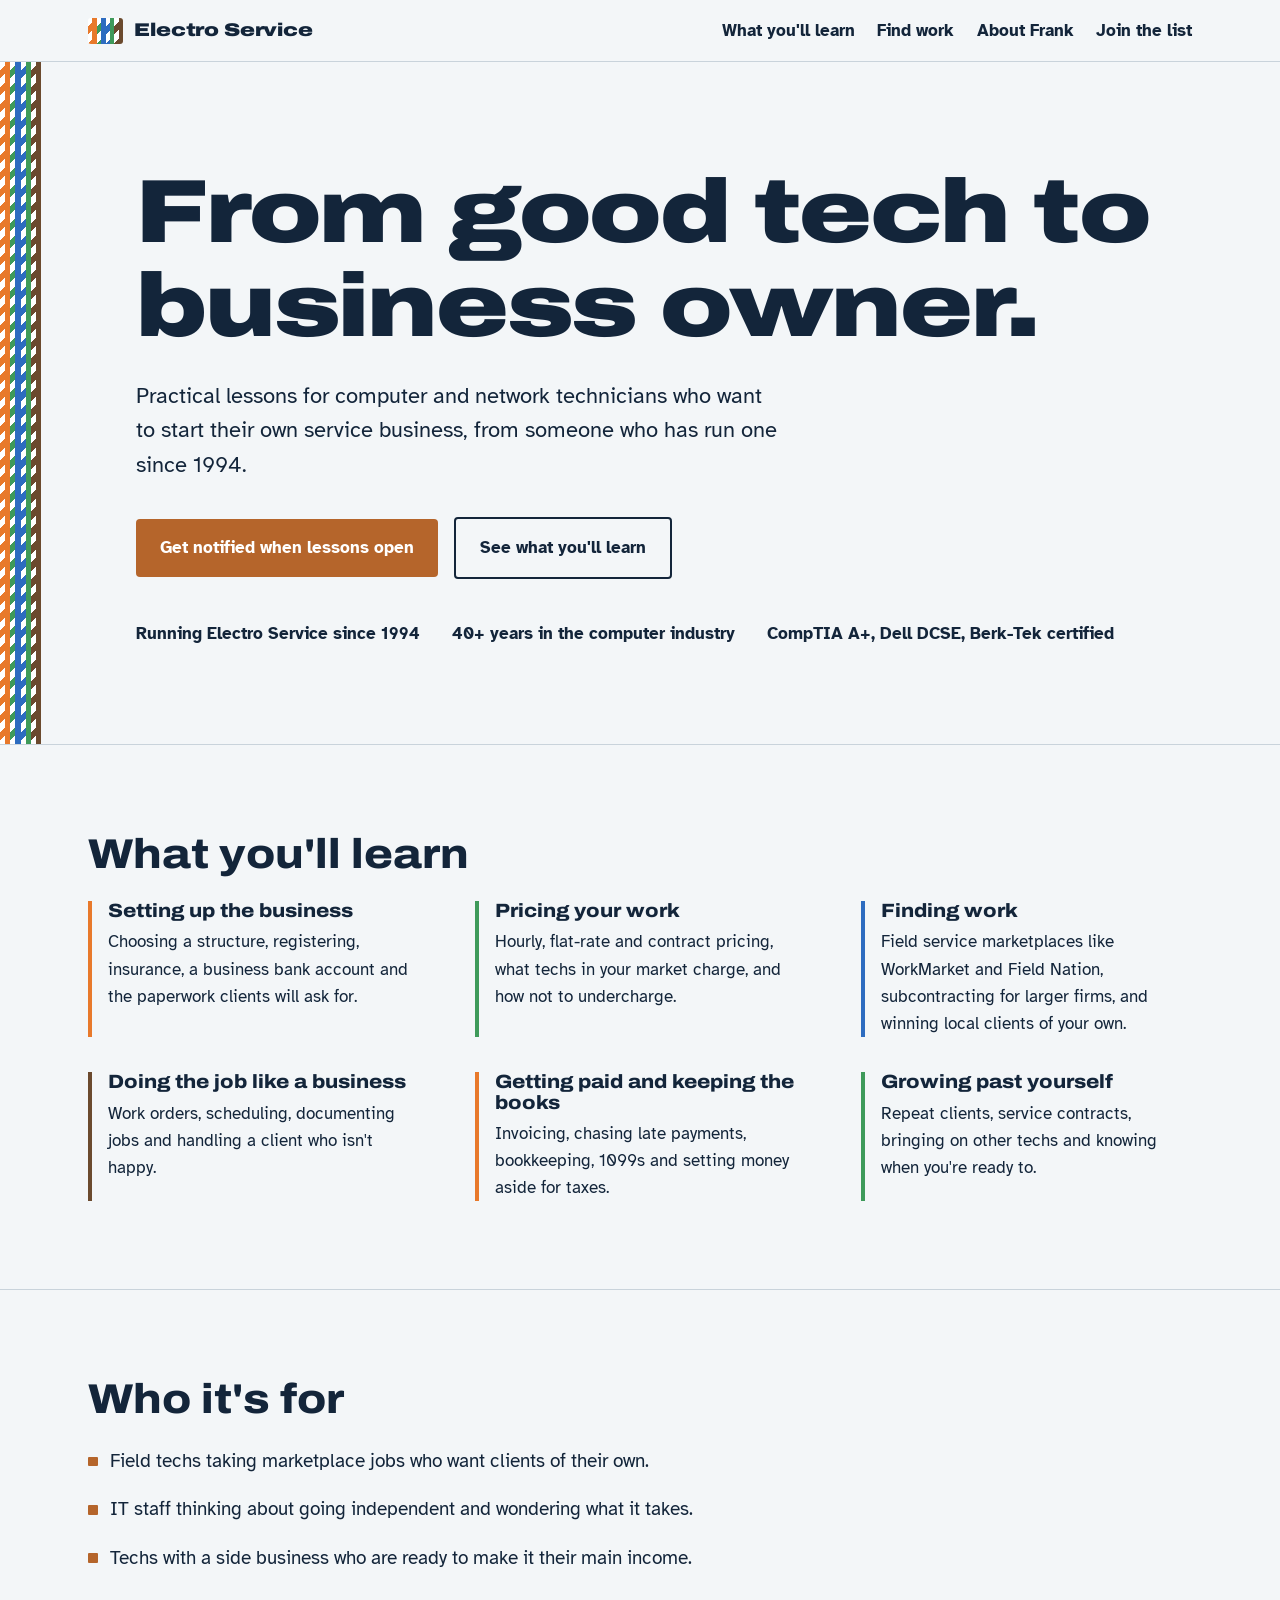
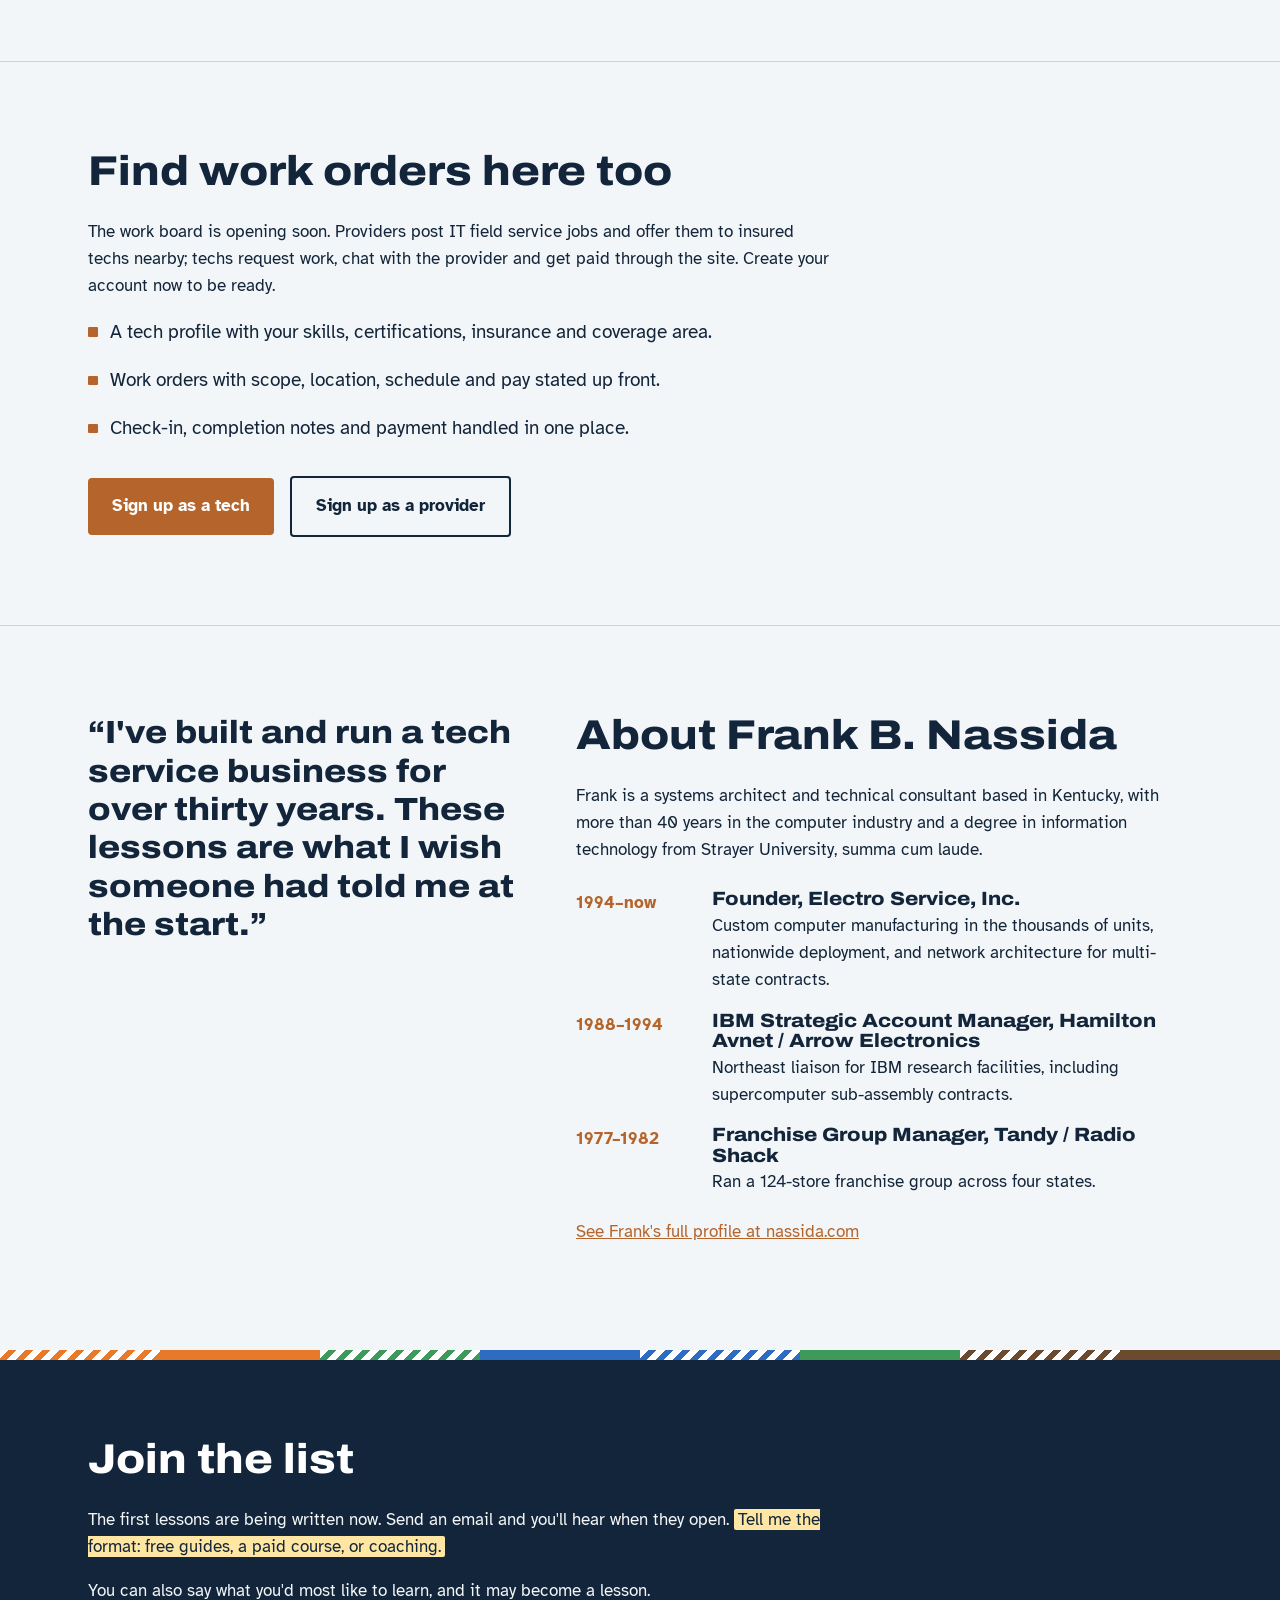
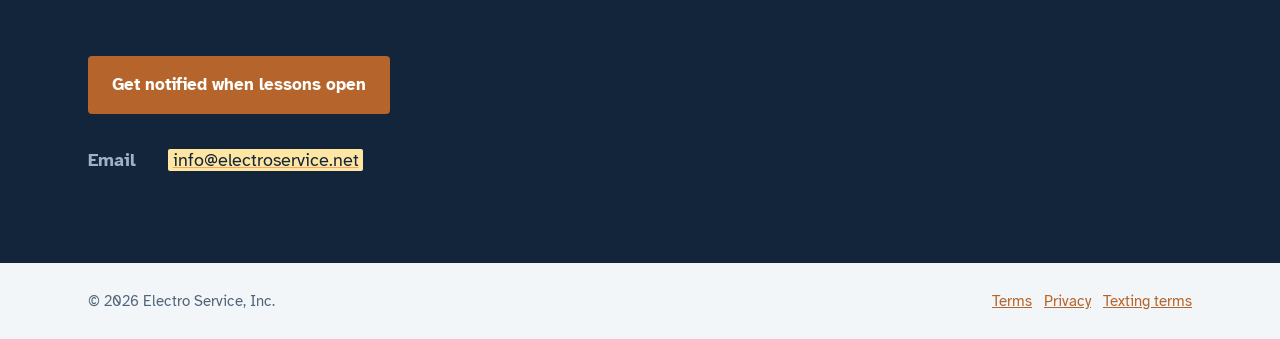
==== home.html @ 60a9e75e "Temporary coming-soon homepage; full homepage kept as home.html with nassida.com link Co-Authored-By" ====
<!DOCTYPE html>
<html lang="en">
<head>
<meta charset="utf-8">
<meta name="viewport" content="width=device-width, initial-scale=1">
<meta name="robots" content="noindex">
<title>Electro Service | Start your own tech service business</title>
<meta name="description" content="Practical lessons for computer and network technicians starting their own service business, from a consultant who has run one since 1994.">
<link rel="preconnect" href="https://fonts.googleapis.com">
<link rel="preconnect" href="https://fonts.gstatic.com" crossorigin>
<link href="https://fonts.googleapis.com/css2?family=Archivo:wdth,wght@112,500;112,800;125,900&family=Atkinson+Hyperlegible:ital,wght@0,400;0,700;1,400&display=swap" rel="stylesheet">
<style>
  :root{
    --ink:#13253A;        /* deep slate blue: text, dark panels */
    --paper:#F3F6F8;      /* cool off-white page */
    --copper:#B5652B;     /* bare copper: links, primary action */
    --line:#C9D3DB;       /* quiet rules */
    /* T568B pair colours: the brand mark */
    --w-orange:#E8792B; --w-green:#3E9A5A; --w-blue:#2D6CC0; --w-brown:#6B4A2E;
    --measure:68ch;
  }
  *{box-sizing:border-box}
  html{scroll-behavior:smooth}
  @media (prefers-reduced-motion:reduce){html{scroll-behavior:auto}*{animation:none!important;transition:none!important}}
  body{margin:0;background:var(--paper);color:var(--ink);
    font:1.0625rem/1.6 "Atkinson Hyperlegible",system-ui,sans-serif}
  a{color:var(--copper)}
  a:focus-visible,button:focus-visible{outline:3px solid var(--w-blue);outline-offset:3px;border-radius:2px}
  .wrap{max-width:72rem;margin:0 auto;padding:0 1.5rem}
  h1,h2,h3{font-family:Archivo,sans-serif;font-stretch:112%;line-height:1.05;margin:0}
  h2{font-size:clamp(1.9rem,3.6vw,2.6rem);font-weight:800;margin-bottom:1.5rem}
  h3{font-size:1.2rem;font-weight:800}
  p{max-width:var(--measure)}
  .todo{background:#FFE7A3;color:var(--ink);padding:0 .25em;border-radius:2px}

  /* the wire stripe: eight conductors in T568B order */
  .wires{display:flex;height:100%}
  .wires i{flex:1}
  .wires i:nth-child(1){background:repeating-linear-gradient(135deg,#fff 0 6px,var(--w-orange) 6px 12px)}
  .wires i:nth-child(2){background:var(--w-orange)}
  .wires i:nth-child(3){background:repeating-linear-gradient(135deg,#fff 0 6px,var(--w-green) 6px 12px)}
  .wires i:nth-child(4){background:var(--w-blue)}
  .wires i:nth-child(5){background:repeating-linear-gradient(135deg,#fff 0 6px,var(--w-blue) 6px 12px)}
  .wires i:nth-child(6){background:var(--w-green)}
  .wires i:nth-child(7){background:repeating-linear-gradient(135deg,#fff 0 6px,var(--w-brown) 6px 12px)}
  .wires i:nth-child(8){background:var(--w-brown)}

  /* header */
  header{border-bottom:1px solid var(--line)}
  header .wrap{display:flex;align-items:center;justify-content:space-between;gap:1rem;padding-block:1rem}
  .brand{display:flex;align-items:center;gap:.7rem;text-decoration:none;color:var(--ink);
    font-family:Archivo,sans-serif;font-weight:900;font-stretch:125%;font-size:1.15rem;letter-spacing:-.01em}
  .brand .wires{width:2.2rem;height:1.6rem;border-radius:3px;overflow:hidden}
  nav{display:flex;gap:1.4rem;flex-wrap:wrap}
  nav a{color:var(--ink);text-decoration:none;font-weight:700}
  nav a:hover{color:var(--copper)}

  /* hero: the cable runs down the left and splays into the headline */
  .hero{position:relative;padding:clamp(3rem,8vw,6.5rem) 0 clamp(3rem,7vw,5rem)}
  .hero .run{position:absolute;left:0;top:0;bottom:0;width:clamp(1.2rem,3.2vw,2.6rem)}
  .hero .run .wires{flex-direction:row}
  .hero .wrap{padding-left:clamp(2.8rem,6vw,4.5rem)}
  .hero h1{font-size:clamp(2.6rem,7.2vw,5.6rem);font-weight:900;font-stretch:125%;letter-spacing:-.025em;max-width:14ch}
  .hero p.lede{font-size:clamp(1.15rem,1.8vw,1.35rem);margin:1.6rem 0 2.2rem;max-width:46ch}
  .actions{display:flex;flex-wrap:wrap;gap:1rem;align-items:center}
  .btn{display:inline-block;padding:.95rem 1.5rem;font-weight:700;text-decoration:none;border-radius:4px;font-size:1.05rem}
  .btn.primary{background:var(--copper);color:#fff}
  .btn.primary:hover{background:#9A5323}
  .btn.plain{color:var(--ink);border:2px solid var(--ink)}
  .btn.plain:hover{background:var(--ink);color:var(--paper)}
  .hero .facts{display:flex;flex-wrap:wrap;gap:.5rem 2rem;margin-top:2.6rem;padding:0;list-style:none;font-weight:700}

  section{padding:clamp(3rem,7vw,5.5rem) 0;border-top:1px solid var(--line)}

  /* services: a plain two-column list, not cards */
  .services{display:grid;grid-template-columns:repeat(auto-fit,minmax(18rem,1fr));gap:2.2rem 3.5rem;margin:0;padding:0;list-style:none}
  .services li{padding-left:1rem;border-left:4px solid var(--c,var(--w-blue))}
  .services li:nth-child(4n+1){--c:var(--w-orange)}
  .services li:nth-child(4n+2){--c:var(--w-green)}
  .services li:nth-child(4n+3){--c:var(--w-blue)}
  .services li:nth-child(4n+4){--c:var(--w-brown)}
  .services p{margin:.45rem 0 0}

  /* how a call goes: a real sequence */
  .steps{counter-reset:s;display:grid;grid-template-columns:repeat(auto-fit,minmax(15rem,1fr));gap:2rem;margin:0;padding:0;list-style:none}
  .steps li{counter-increment:s}
  .steps li::before{content:counter(s);display:block;font-family:Archivo,sans-serif;font-weight:900;font-stretch:125%;
    font-size:3rem;line-height:1;color:var(--copper);margin-bottom:.6rem}
  .steps p{margin:.4rem 0 0}

  .audience{margin:0;padding:0;list-style:none;display:grid;gap:1.1rem;max-width:var(--measure)}
  .audience li{font-size:1.2rem;padding-left:1.4rem;position:relative}
  .audience li::before{content:"";position:absolute;left:0;top:.55em;width:.6rem;height:.6rem;background:var(--copper);border-radius:1px}
  .career{margin:1.6rem 0 0;padding:0;list-style:none;display:grid;gap:1.1rem}
  .career li{display:grid;grid-template-columns:7.5rem 1fr;gap:1rem}
  .career .yrs{font-weight:700;color:var(--copper)}
  .career p{margin:.15rem 0 0}
  @media (max-width:760px){.career li{grid-template-columns:1fr;gap:.1rem}}

  /* about */
  .about{display:grid;grid-template-columns:minmax(0,1fr) minmax(0,1.4fr);gap:3rem;align-items:start}
  .about blockquote{margin:0;font-family:Archivo,sans-serif;font-weight:800;font-stretch:112%;font-size:clamp(1.5rem,2.6vw,2rem);line-height:1.2}

  /* contact panel */
  .contact{background:var(--ink);color:var(--paper);border-top:0;position:relative}
  .contact .band{position:absolute;left:0;right:0;top:0;height:10px}
  .contact h2{color:#fff}
  .contact a{color:#F2A46B}
  .contact dl{display:grid;grid-template-columns:max-content 1fr;gap:.9rem 2rem;margin:2rem 0 0;font-size:1.15rem}
  .contact dt{font-weight:700;color:#9FB2C4}
  .contact dd{margin:0}
  .contact .btn.primary{margin-top:2.2rem}

  footer{padding:1.6rem 0;font-size:.95rem;color:#51657A}
  footer .wrap{display:flex;justify-content:space-between;flex-wrap:wrap;gap:1rem}

  @media (max-width:760px){
    nav{display:none}
    .about{grid-template-columns:1fr}
    .contact dl{grid-template-columns:1fr;gap:.2rem}
    .contact dd{margin-bottom:.8rem}
  }
</style>
</head>
<body>

<header>
  <div class="wrap">
    <a class="brand" href="#top" aria-label="Electro Service, home">
      <span class="wires" aria-hidden="true"><i></i><i></i><i></i><i></i><i></i><i></i><i></i><i></i></span>
      Electro Service
    </a>
    <nav aria-label="Main">
      <a href="#learn">What you'll learn</a>
      <a href="#work">Find work</a>
      <a href="#about">About Frank</a>
      <a href="#join">Join the list</a>
    </nav>
  </div>
</header>

<main id="top">
  <div class="hero">
    <div class="run" aria-hidden="true"><span class="wires"><i></i><i></i><i></i><i></i><i></i><i></i><i></i><i></i></span></div>
    <div class="wrap">
      <h1>From good tech to business owner.</h1>
      <p class="lede">Practical lessons for computer and network technicians who want to start their own service business, from someone who has run one since 1994.</p>
      <div class="actions">
        <a class="btn primary" href="mailto:info@electroservice.net?subject=Notify%20me%20when%20lessons%20open">Get notified when lessons open</a>
        <a class="btn plain" href="#learn">See what you'll learn</a>
      </div>
      <ul class="facts">
        <li>Running Electro Service since 1994</li>
        <li>40+ years in the computer industry</li>
        <li>CompTIA A+, Dell DCSE, Berk-Tek certified</li>
      </ul>
    </div>
  </div>

  <section id="learn">
    <div class="wrap">
      <h2>What you'll learn</h2>
      <ul class="services">
        <li><h3>Setting up the business</h3><p>Choosing a structure, registering, insurance, a business bank account and the paperwork clients will ask for.</p></li>
        <li><h3>Pricing your work</h3><p>Hourly, flat-rate and contract pricing, what techs in your market charge, and how not to undercharge.</p></li>
        <li><h3>Finding work</h3><p>Field service marketplaces like WorkMarket and Field Nation, subcontracting for larger firms, and winning local clients of your own.</p></li>
        <li><h3>Doing the job like a business</h3><p>Work orders, scheduling, documenting jobs and handling a client who isn't happy.</p></li>
        <li><h3>Getting paid and keeping the books</h3><p>Invoicing, chasing late payments, bookkeeping, 1099s and setting money aside for taxes.</p></li>
        <li><h3>Growing past yourself</h3><p>Repeat clients, service contracts, bringing on other techs and knowing when you're ready to.</p></li>
      </ul>
    </div>
  </section>

  <section id="who">
    <div class="wrap">
      <h2>Who it's for</h2>
      <ul class="audience">
        <li>Field techs taking marketplace jobs who want clients of their own.</li>
        <li>IT staff thinking about going independent and wondering what it takes.</li>
        <li>Techs with a side business who are ready to make it their main income.</li>
      </ul>
    </div>
  </section>

  <section id="work" class="work">
    <div class="wrap">
      <h2>Find work orders here too</h2>
      <p>The work board is opening soon. Providers post IT field service jobs and offer them to insured techs nearby; techs request work, chat with the provider and get paid through the site. Create your account now to be ready.</p>
      <ul class="audience">
        <li>A tech profile with your skills, certifications, insurance and coverage area.</li>
        <li>Work orders with scope, location, schedule and pay stated up front.</li>
        <li>Check-in, completion notes and payment handled in one place.</li>
      </ul>
      <div class="actions" style="margin-top:2rem">
        <a class="btn primary" href="/portal/register.php?as=tech">Sign up as a tech</a>
        <a class="btn plain" href="/portal/register.php?as=provider">Sign up as a provider</a>
      </div>
    </div>
  </section>

  <section id="about">
    <div class="wrap about">
      <blockquote>“I've built and run a tech service business for over thirty years. These lessons are what I wish someone had told me at the start.”</blockquote>
      <div>
        <h2>About Frank B. Nassida</h2>
        <p>Frank is a systems architect and technical consultant based in Kentucky, with more than 40 years in the computer industry and a degree in information technology from Strayer University, summa cum laude.</p>
        <ul class="career">
          <li><span class="yrs">1994–now</span><div><h3>Founder, Electro Service, Inc.</h3><p>Custom computer manufacturing in the thousands of units, nationwide deployment, and network architecture for multi-state contracts.</p></div></li>
          <li><span class="yrs">1988–1994</span><div><h3>IBM Strategic Account Manager, Hamilton Avnet / Arrow Electronics</h3><p>Northeast liaison for IBM research facilities, including supercomputer sub-assembly contracts.</p></div></li>
          <li><span class="yrs">1977–1982</span><div><h3>Franchise Group Manager, Tandy / Radio Shack</h3><p>Ran a 124-store franchise group across four states.</p></div></li>
        </ul>
        <p style="margin-top:1.4rem"><a href="https://nassida.com" target="_blank" rel="noopener">See Frank's full profile at nassida.com</a></p>
      </div>
    </div>
  </section>

  <section id="join" class="contact">
    <span class="band wires" aria-hidden="true"><i></i><i></i><i></i><i></i><i></i><i></i><i></i><i></i></span>
    <div class="wrap">
      <h2>Join the list</h2>
      <p>The first lessons are being written now. Send an email and you'll hear when they open. <span class="todo">Tell me the format: free guides, a paid course, or coaching.</span></p>
      <p>You can also say what you'd most like to learn, and it may become a lesson.</p>
      <a class="btn primary" href="mailto:info@electroservice.net?subject=Notify%20me%20when%20lessons%20open">Get notified when lessons open</a>
      <dl>
        <dt>Email</dt><dd><a href="mailto:info@electroservice.net"><span class="todo">info@electroservice.net</span></a></dd>
      </dl>
    </div>
  </section>
</main>

<footer>
  <div class="wrap">
    <span>© 2026 Electro Service, Inc.</span>
    <span><a href="/terms.html">Terms</a>&nbsp;&nbsp; <a href="/privacy.html">Privacy</a>&nbsp;&nbsp; <a href="/sms.html">Texting terms</a></span>
  </div>
</footer>

</body>
</html>
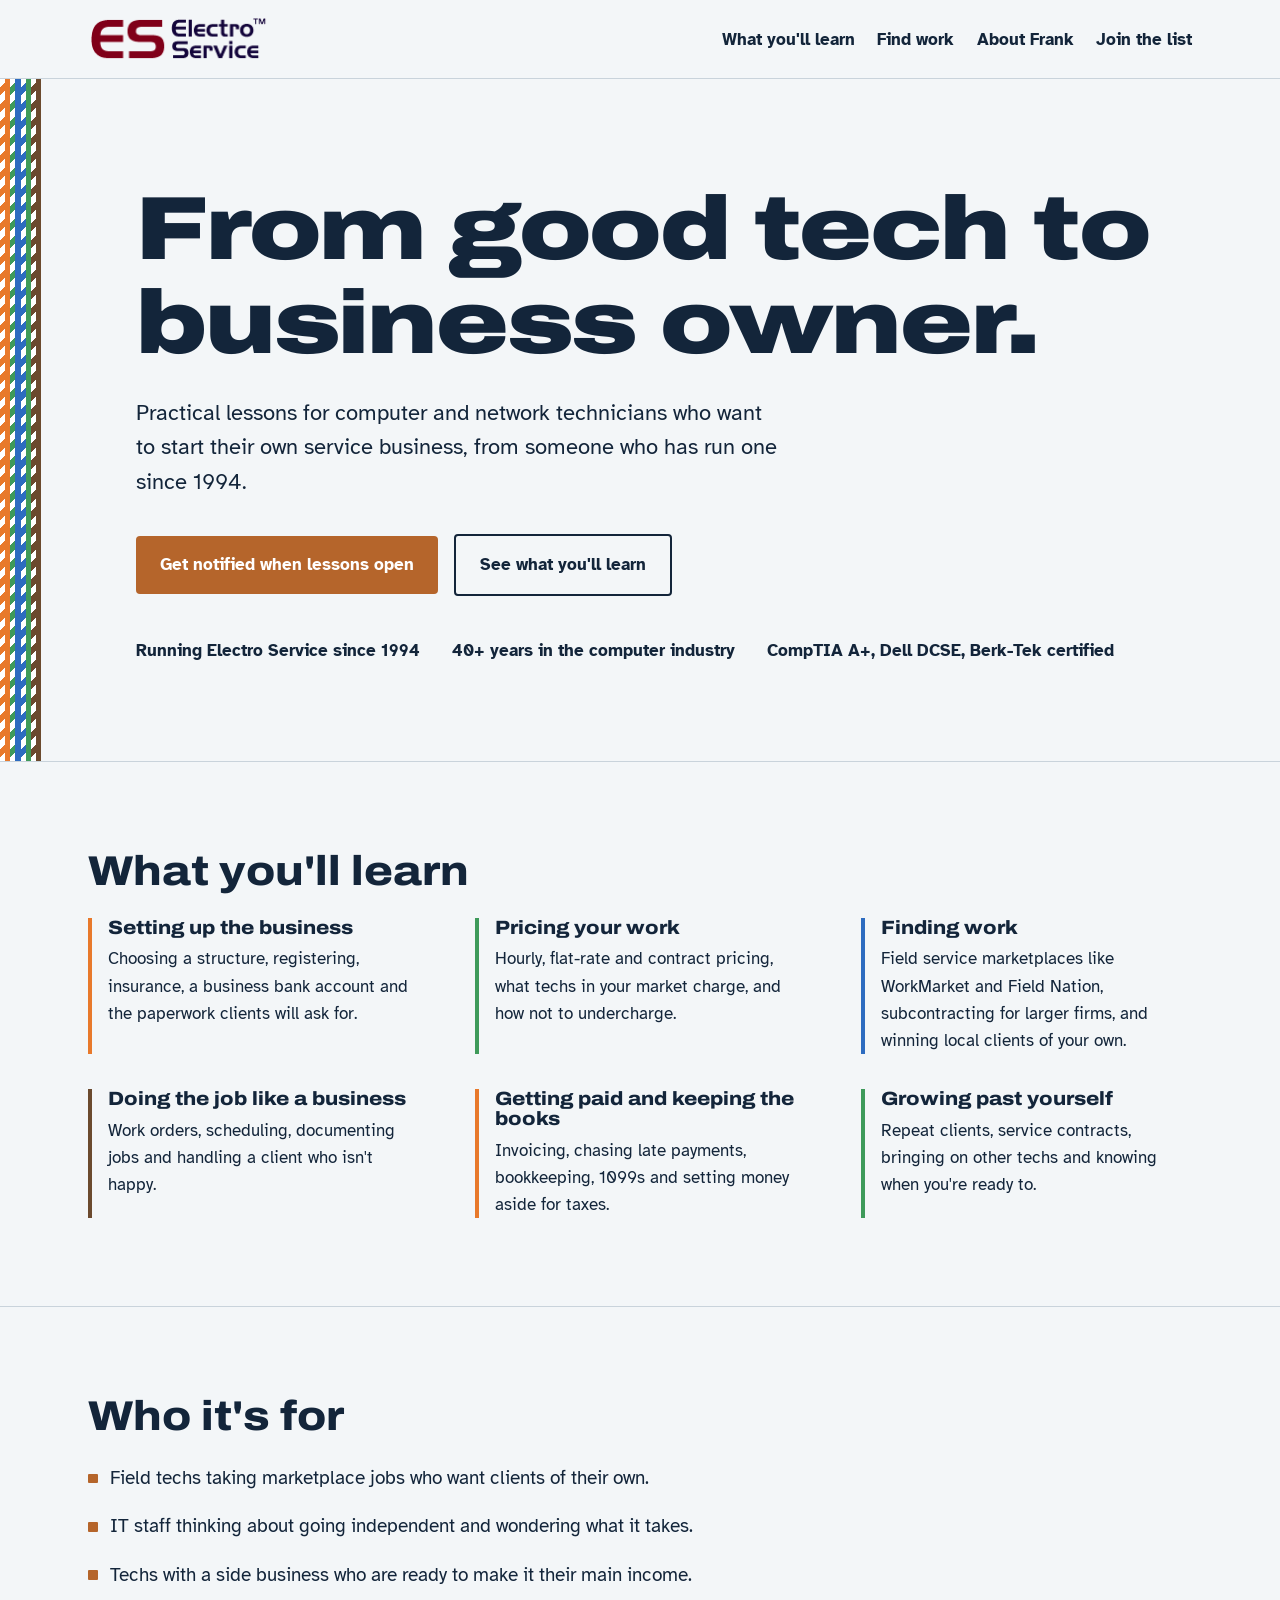
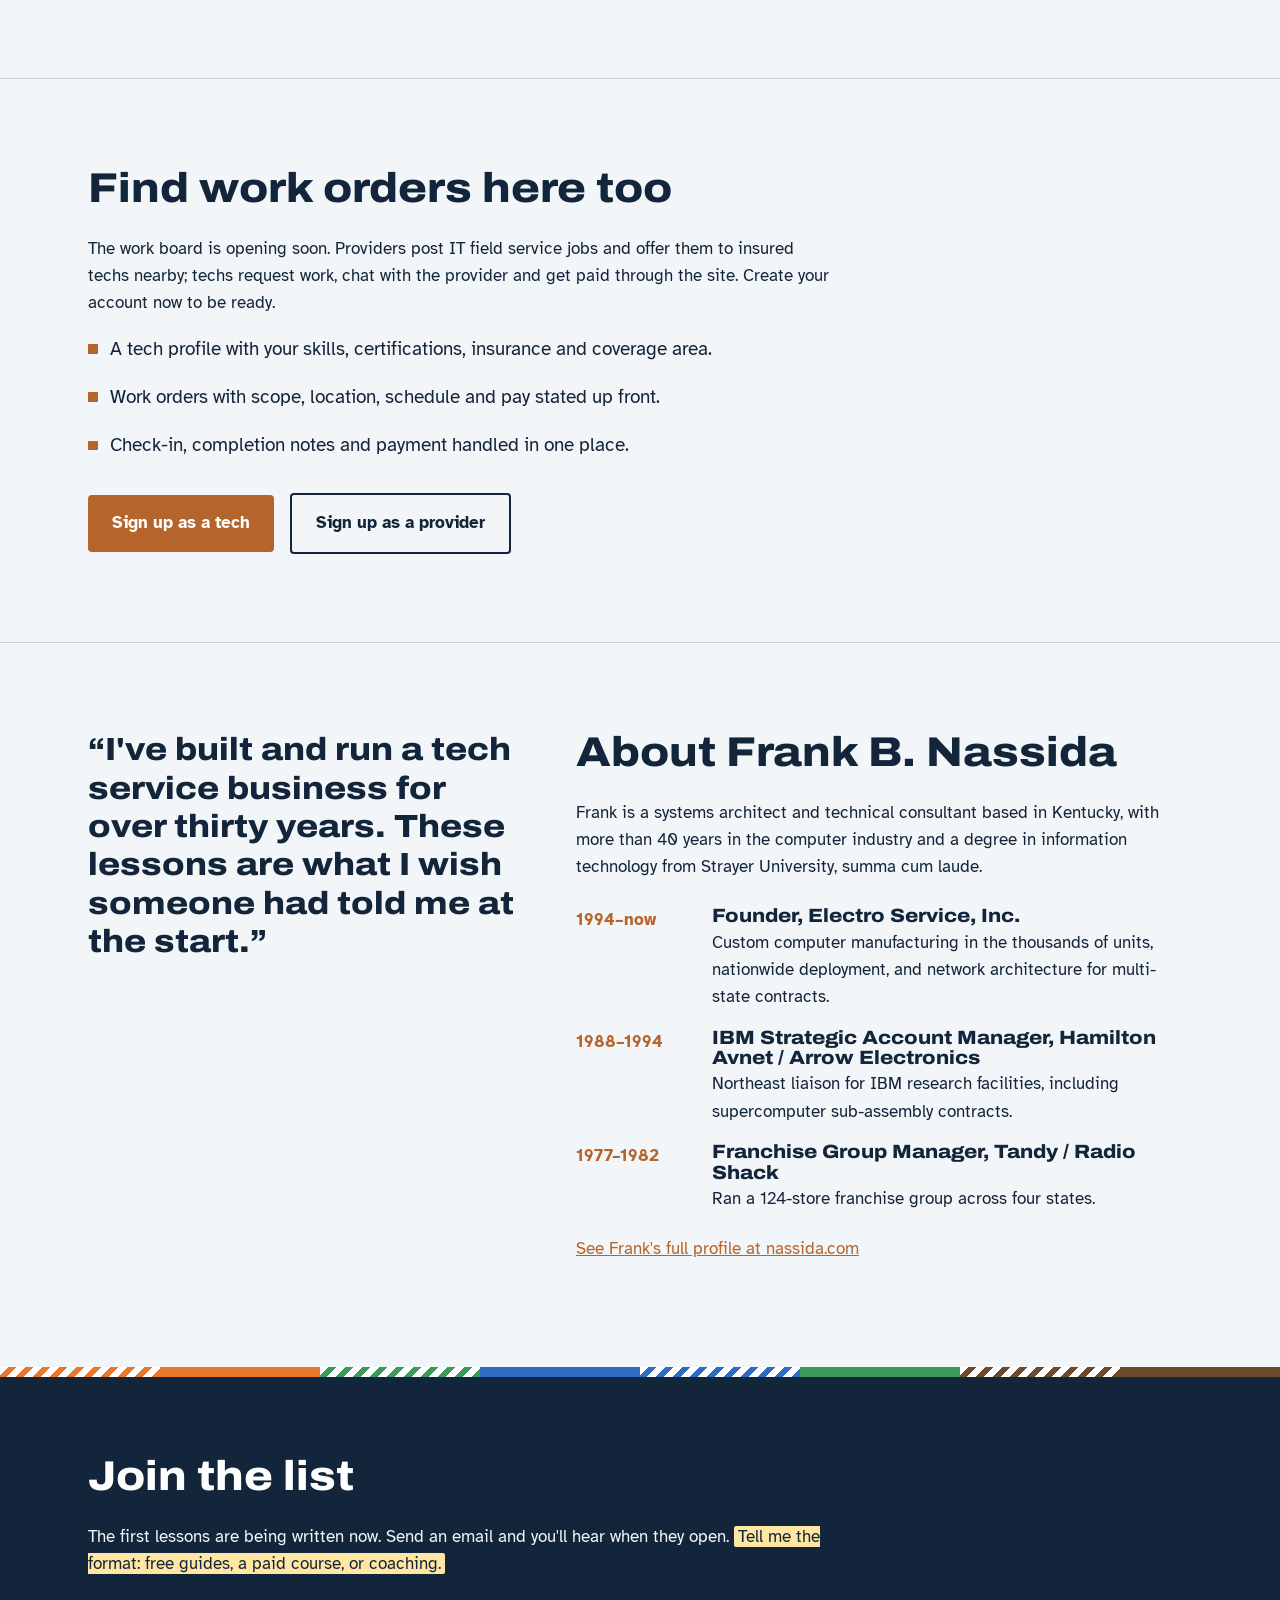
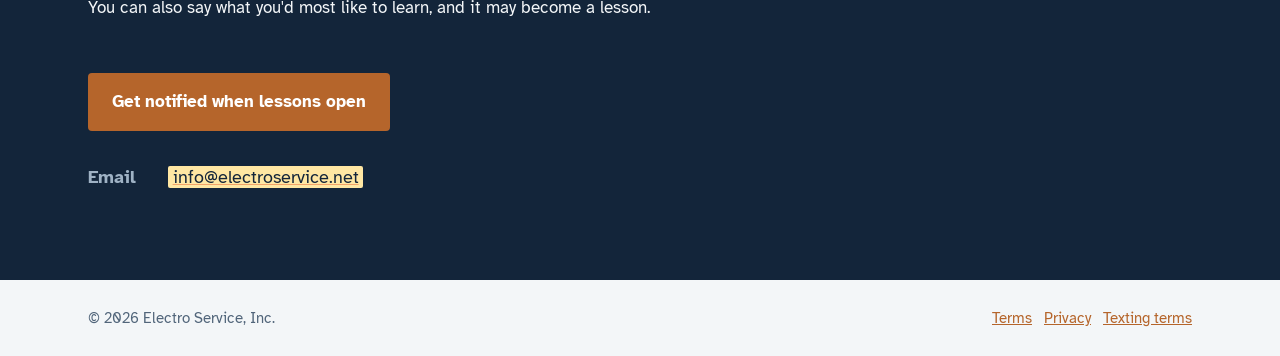
==== commit 58185b7e: "Add Electro Service logo to site header and coming-soon page Co-Authored-By: Claude Opus 5.5 <norepl" ====
--- a/home.html
+++ b/home.html
@@ -120,16 +120,14 @@
     .contact dl{grid-template-columns:1fr;gap:.2rem}
     .contact dd{margin-bottom:.8rem}
   }
+  .brand img{display:block;height:2.9rem;width:auto}
 </style>
 </head>
 <body>
 
 <header>
   <div class="wrap">
-    <a class="brand" href="#top" aria-label="Electro Service, home">
-      <span class="wires" aria-hidden="true"><i></i><i></i><i></i><i></i><i></i><i></i><i></i><i></i></span>
-      Electro Service
-    </a>
+    <a class="brand" href="#top"><img src="/assets/logobig.gif" width="182" height="47" alt="Electro Service, home"></a>
     <nav aria-label="Main">
       <a href="#learn">What you'll learn</a>
       <a href="#work">Find work</a>
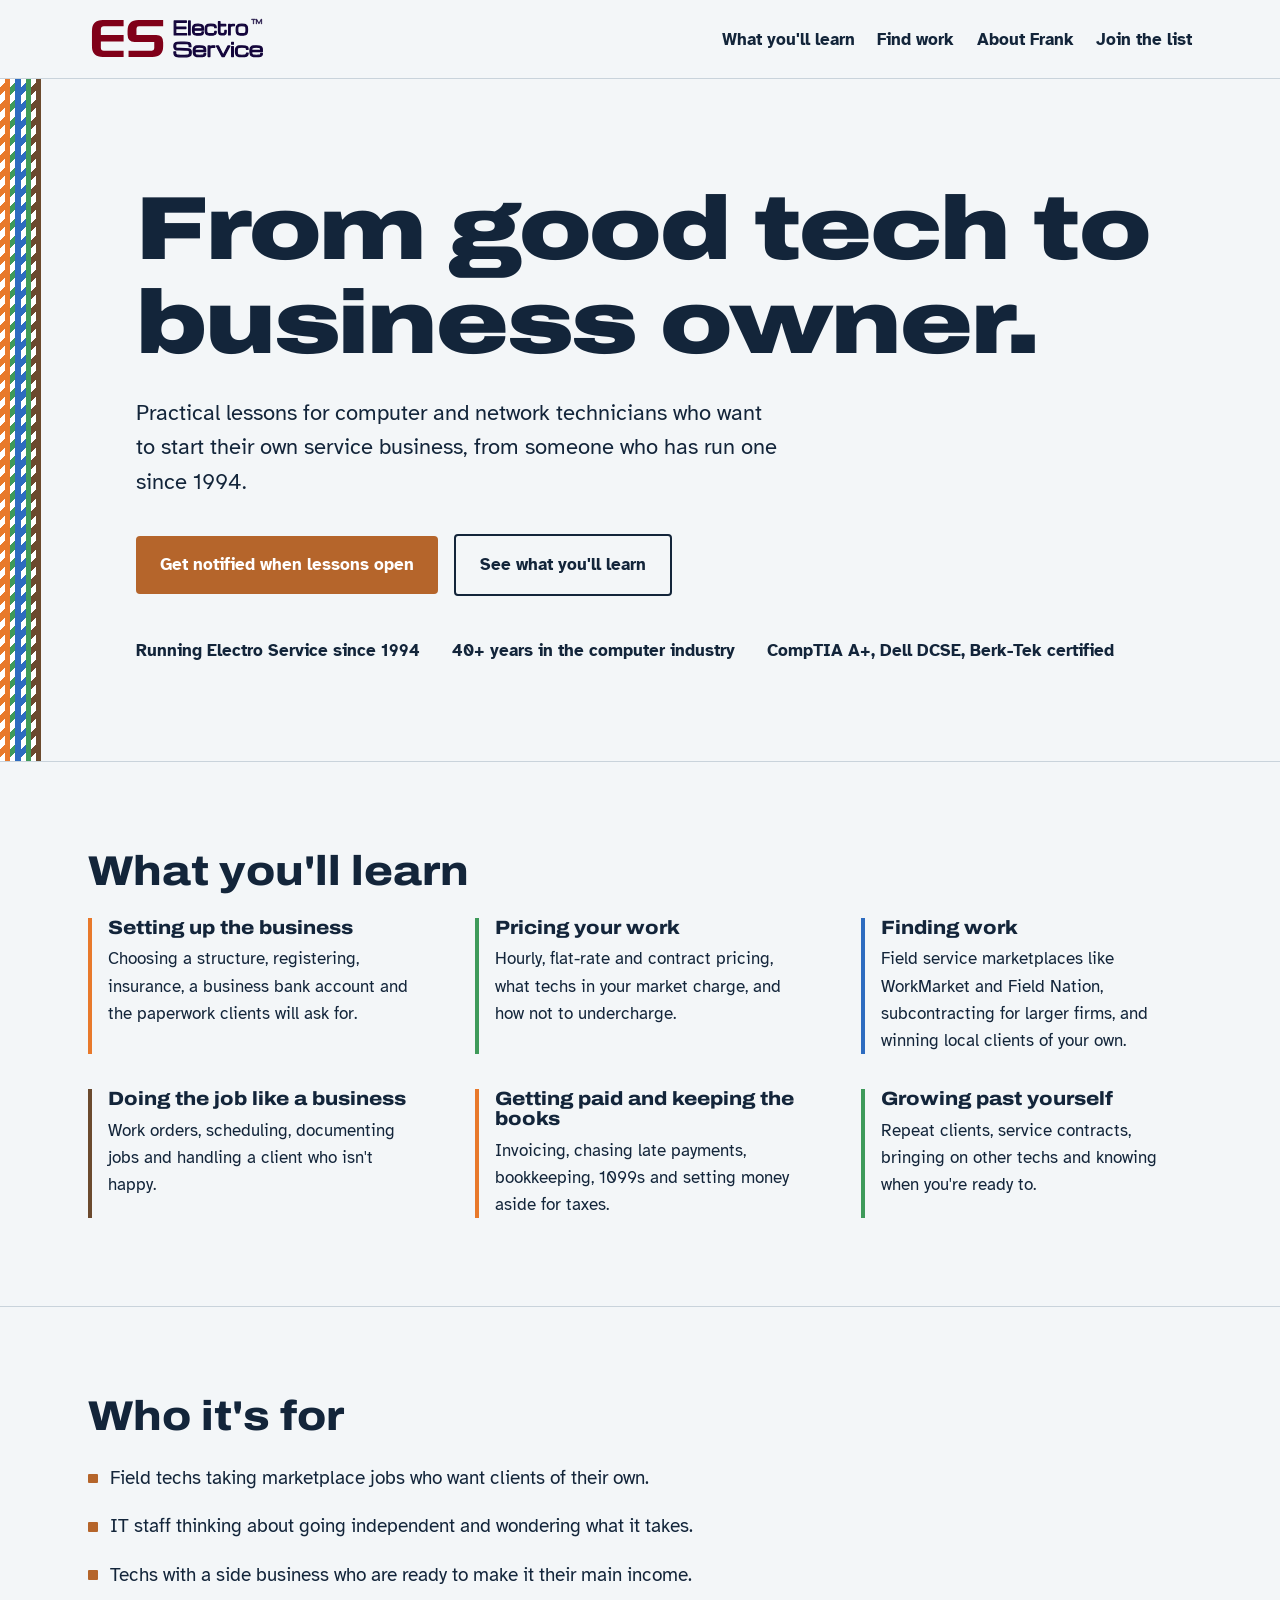
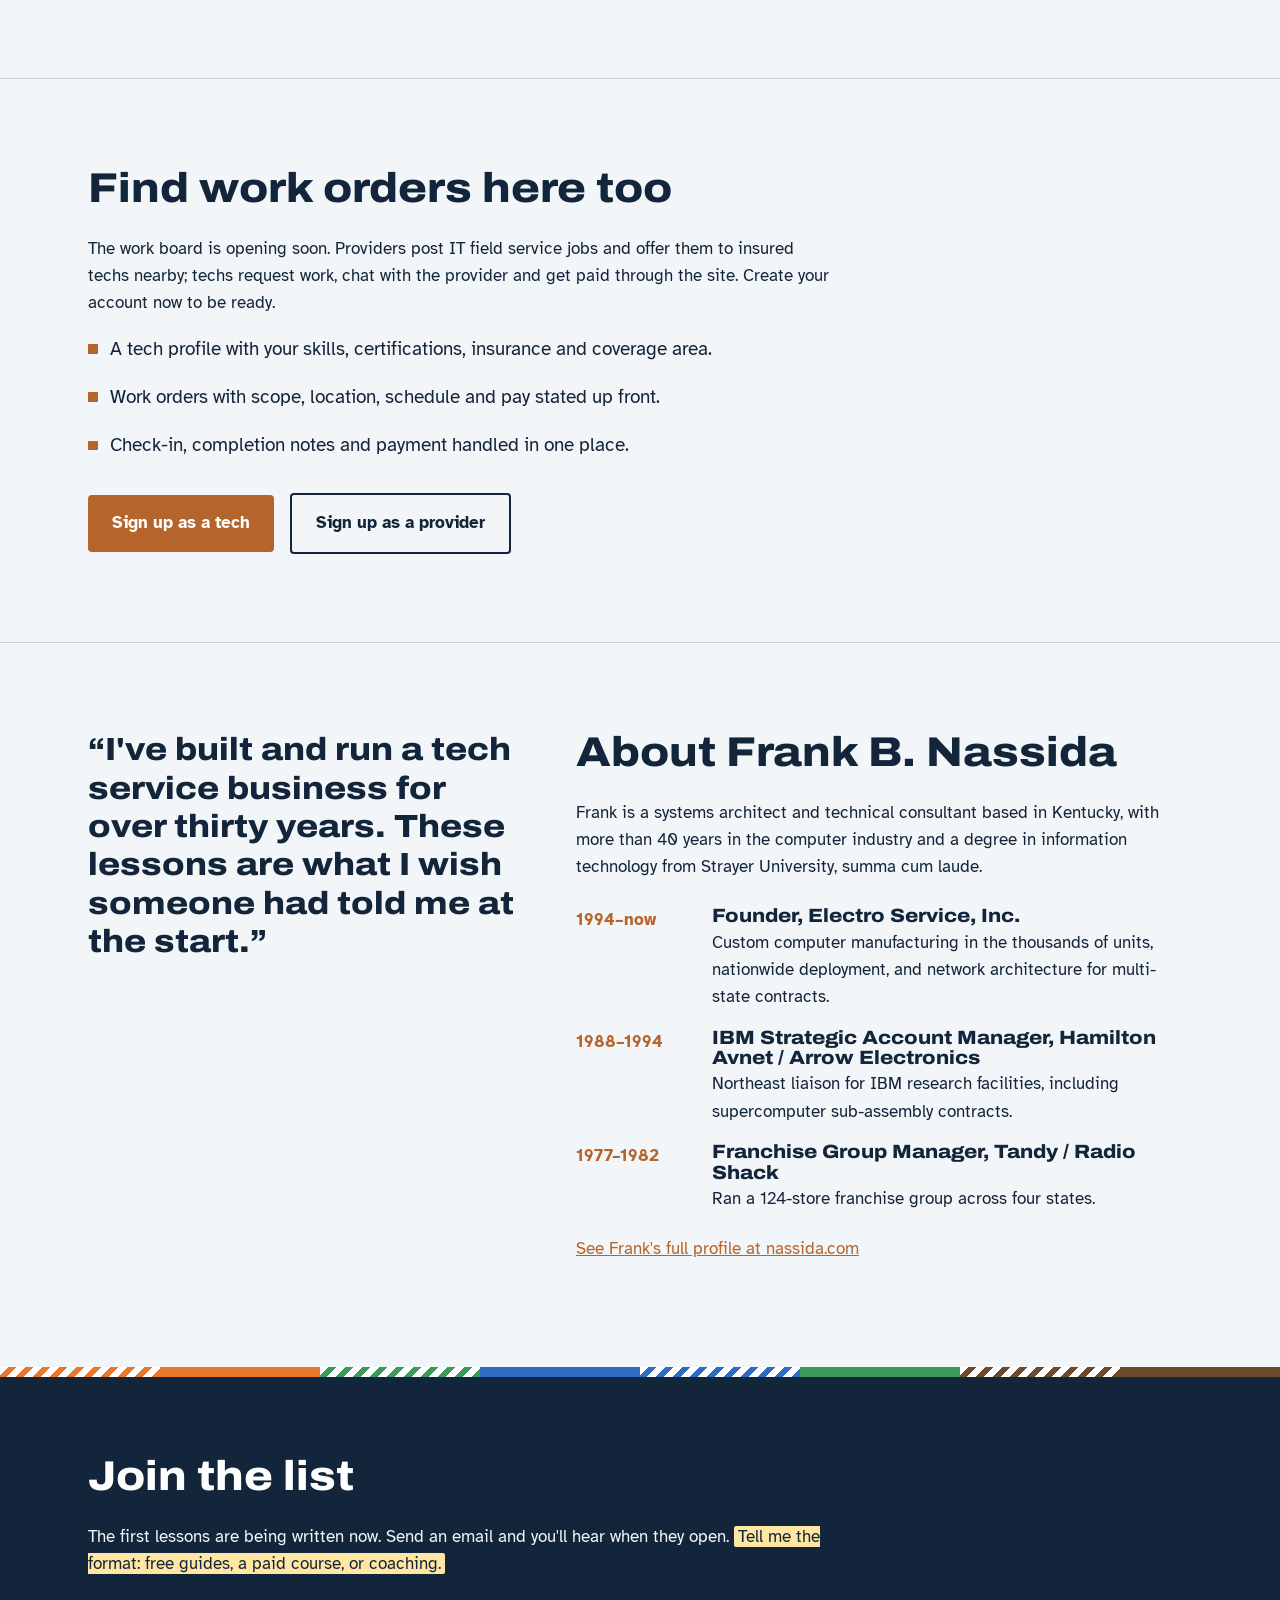
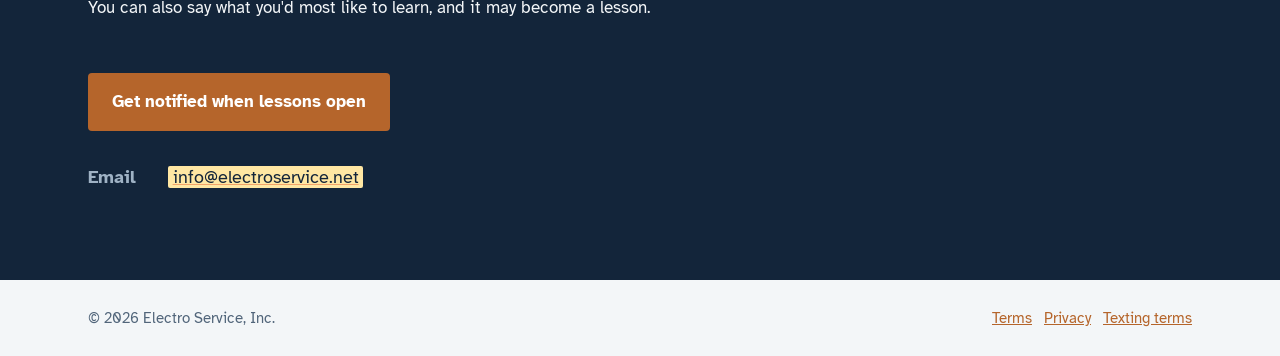
==== commit 0f4ad22c: "Sharp SVG version of the Electro Service logo for all screen sizes Co-Authored-By: Claude Opus 5.5 <" ====
--- a/home.html
+++ b/home.html
@@ -127,7 +127,7 @@
 
 <header>
   <div class="wrap">
-    <a class="brand" href="#top"><img src="/assets/logobig.gif" width="182" height="47" alt="Electro Service, home"></a>
+    <a class="brand" href="#top"><img src="/assets/logo.svg" width="182" height="47" alt="Electro Service, home"></a>
     <nav aria-label="Main">
       <a href="#learn">What you'll learn</a>
       <a href="#work">Find work</a>
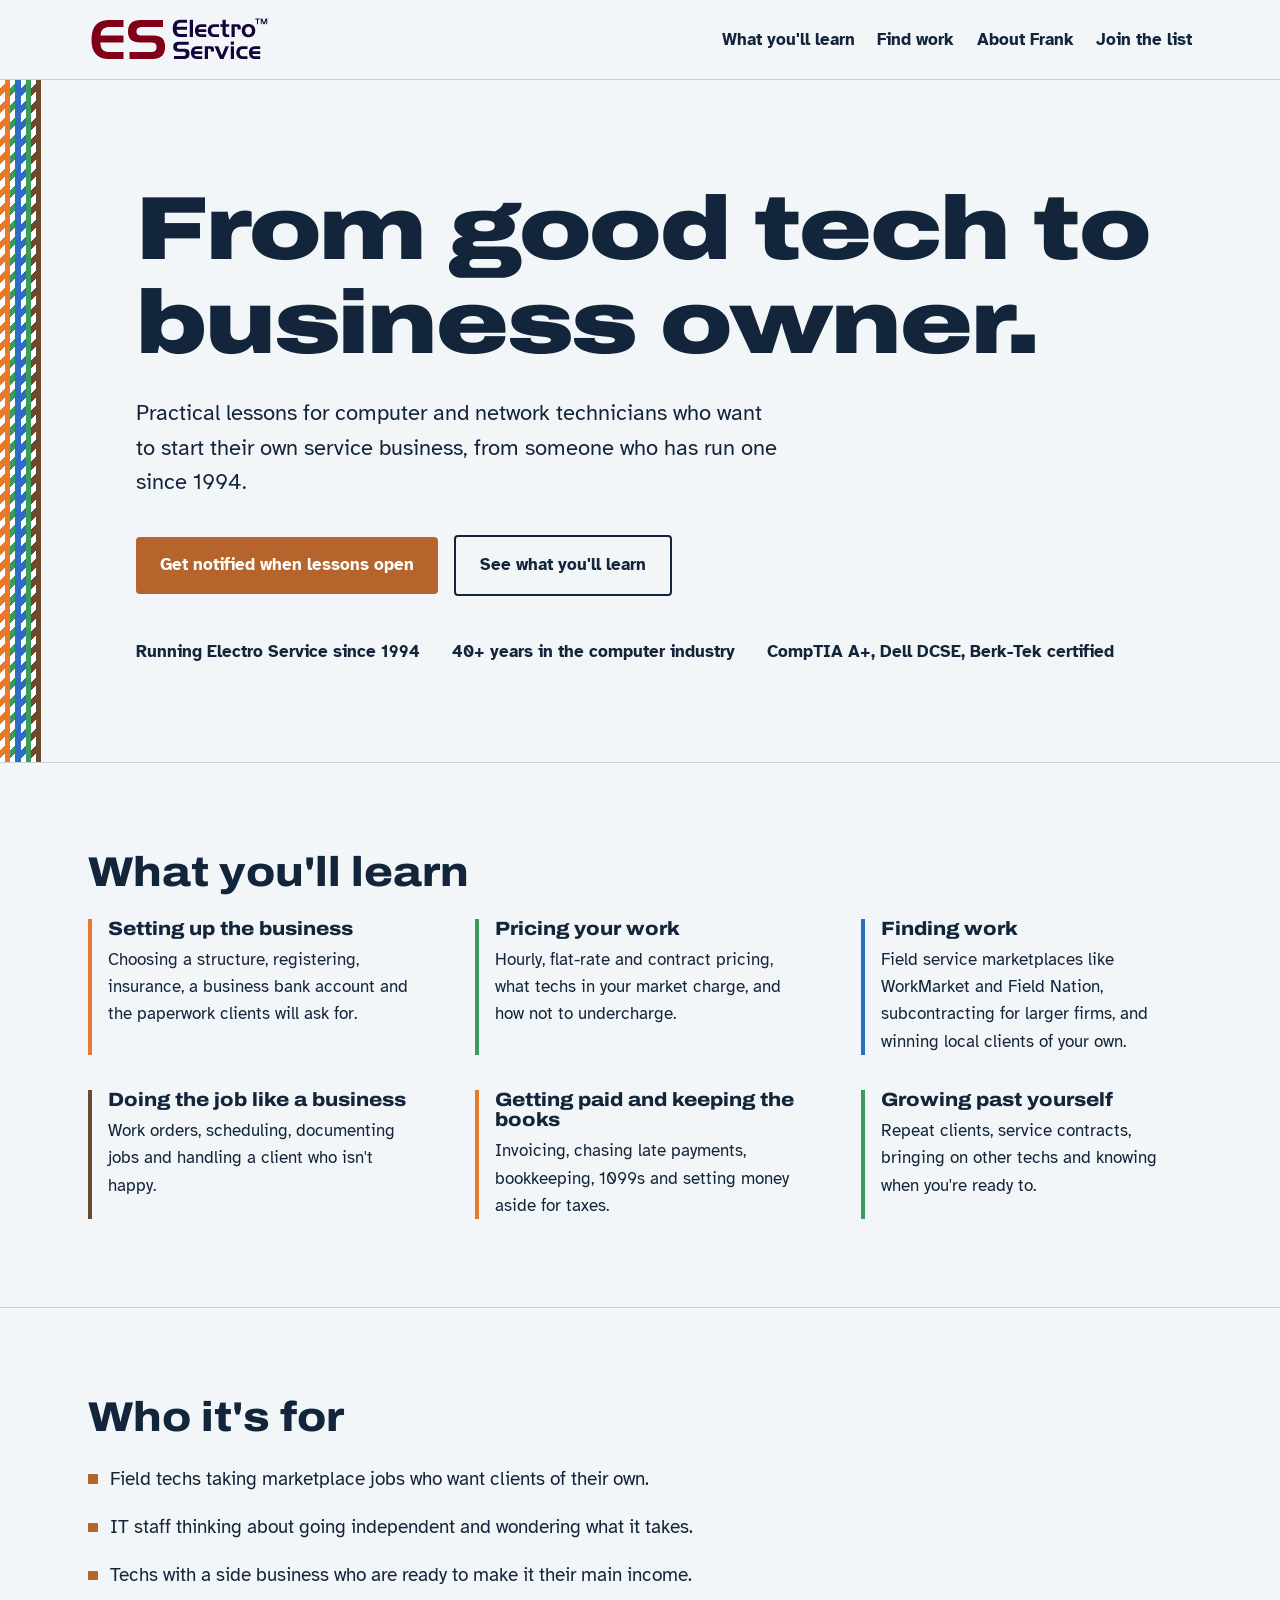
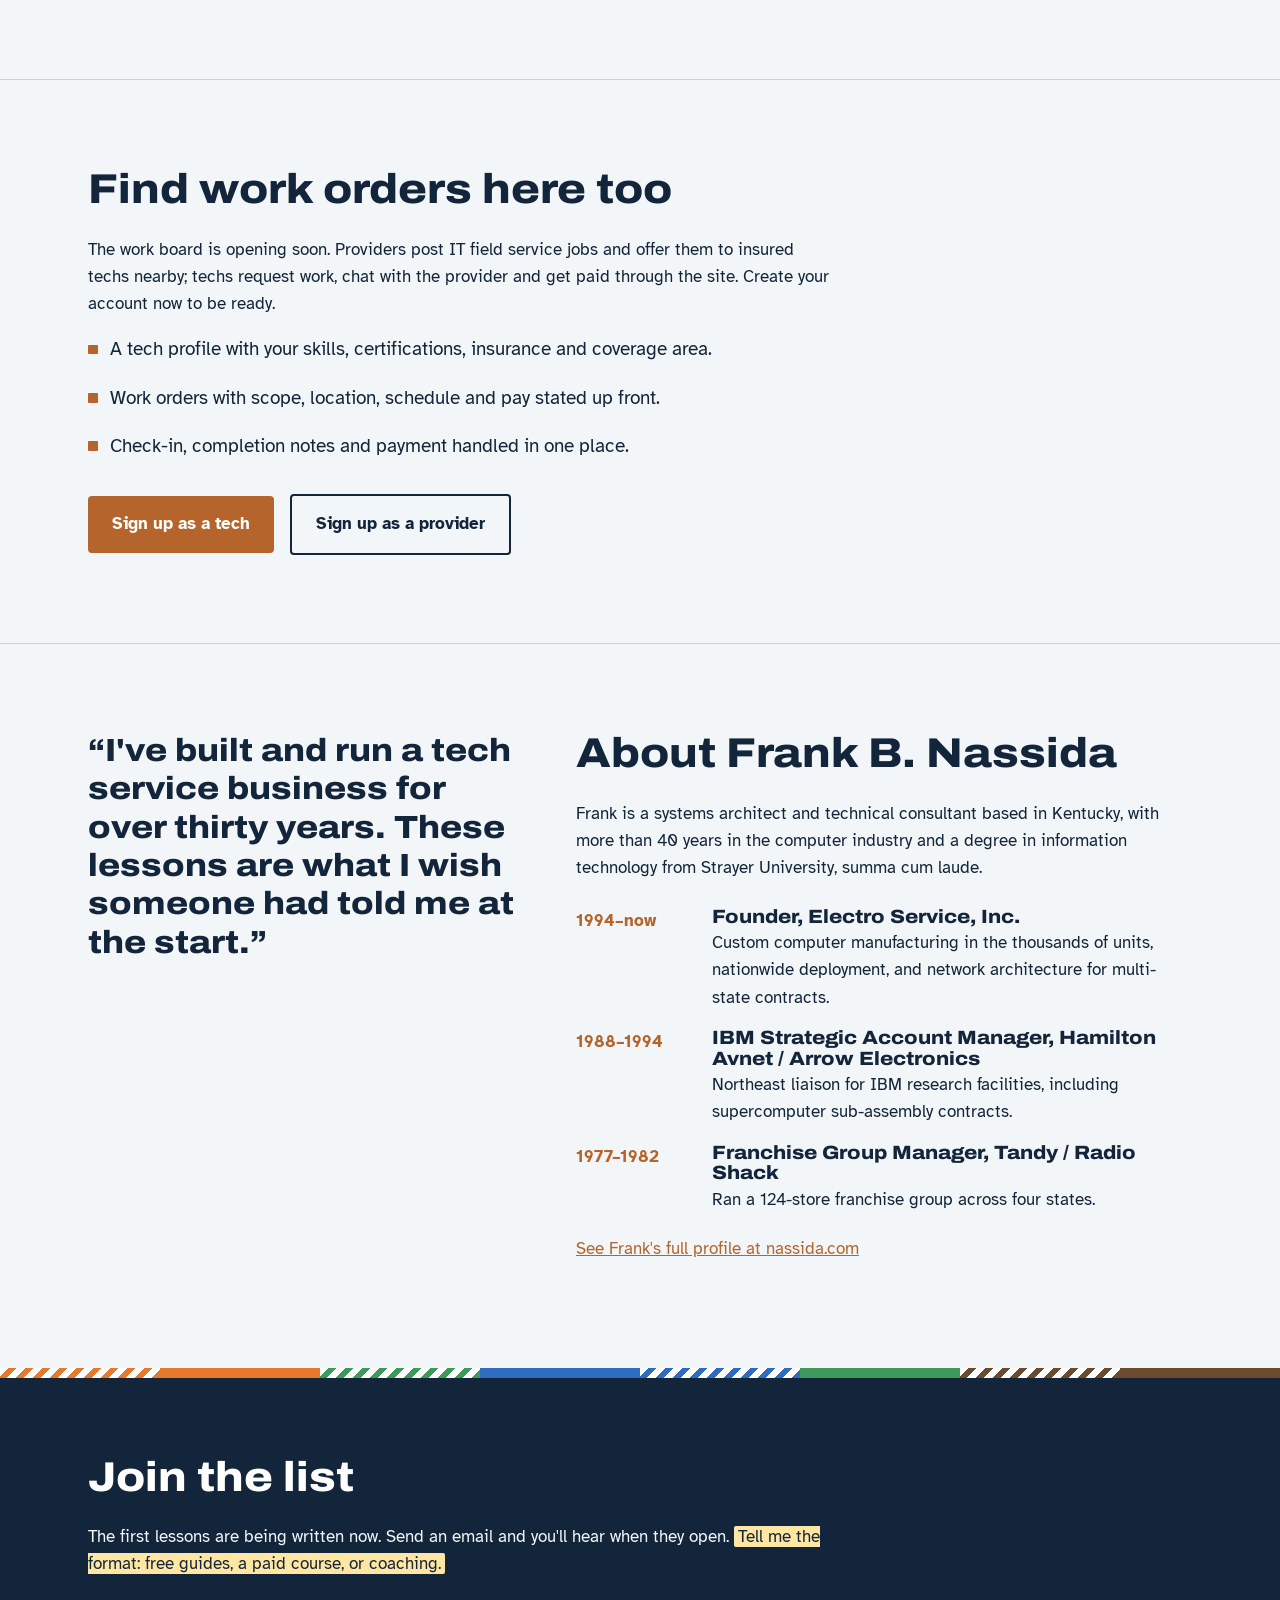
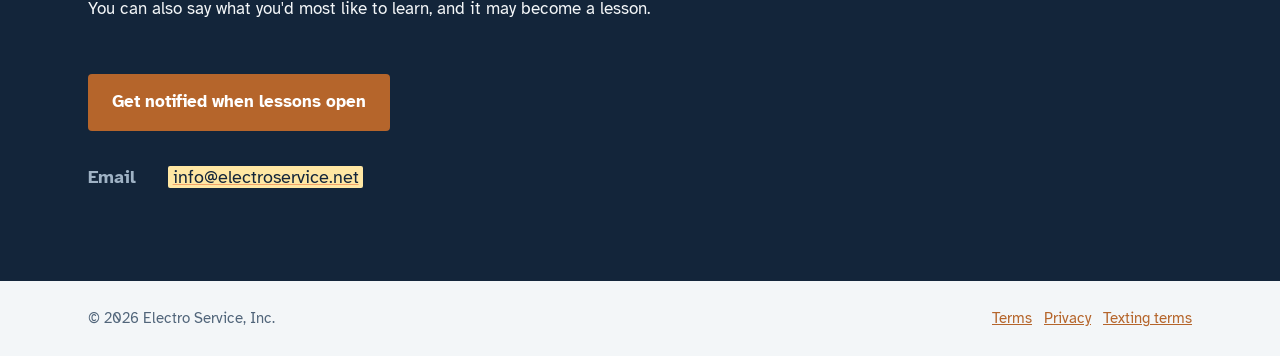
==== commit 402c7d12: "Back to the original logo GIF (Handel Gothic) at its natural size Co-Authored-By: Claude Opus 5.5 <n" ====
--- a/home.html
+++ b/home.html
@@ -120,14 +120,14 @@
     .contact dl{grid-template-columns:1fr;gap:.2rem}
     .contact dd{margin-bottom:.8rem}
   }
-  .brand img{display:block;height:2.9rem;width:auto}
+  .brand img{display:block;height:47px;width:auto}
 </style>
 </head>
 <body>
 
 <header>
   <div class="wrap">
-    <a class="brand" href="#top"><img src="/assets/logo.svg" width="182" height="47" alt="Electro Service, home"></a>
+    <a class="brand" href="#top"><img src="/assets/logobig.gif" width="182" height="47" alt="Electro Service, home"></a>
     <nav aria-label="Main">
       <a href="#learn">What you'll learn</a>
       <a href="#work">Find work</a>
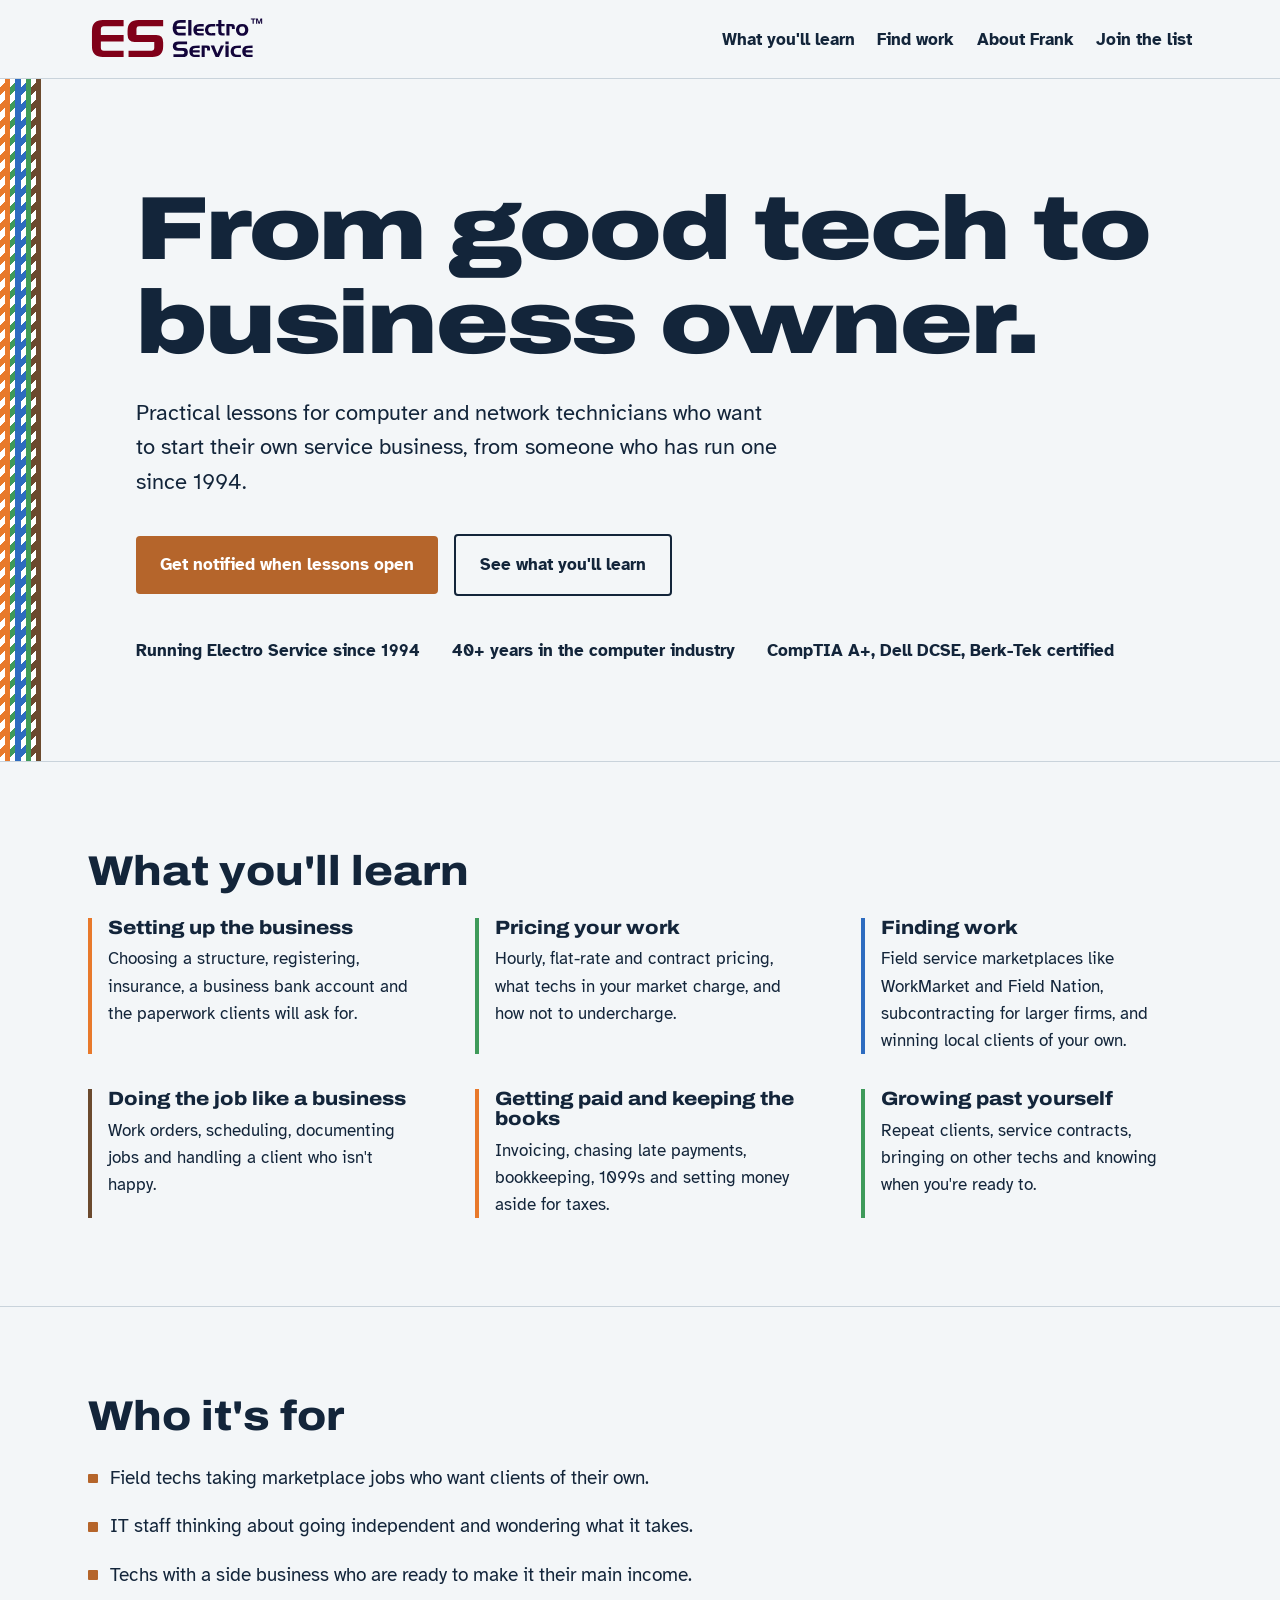
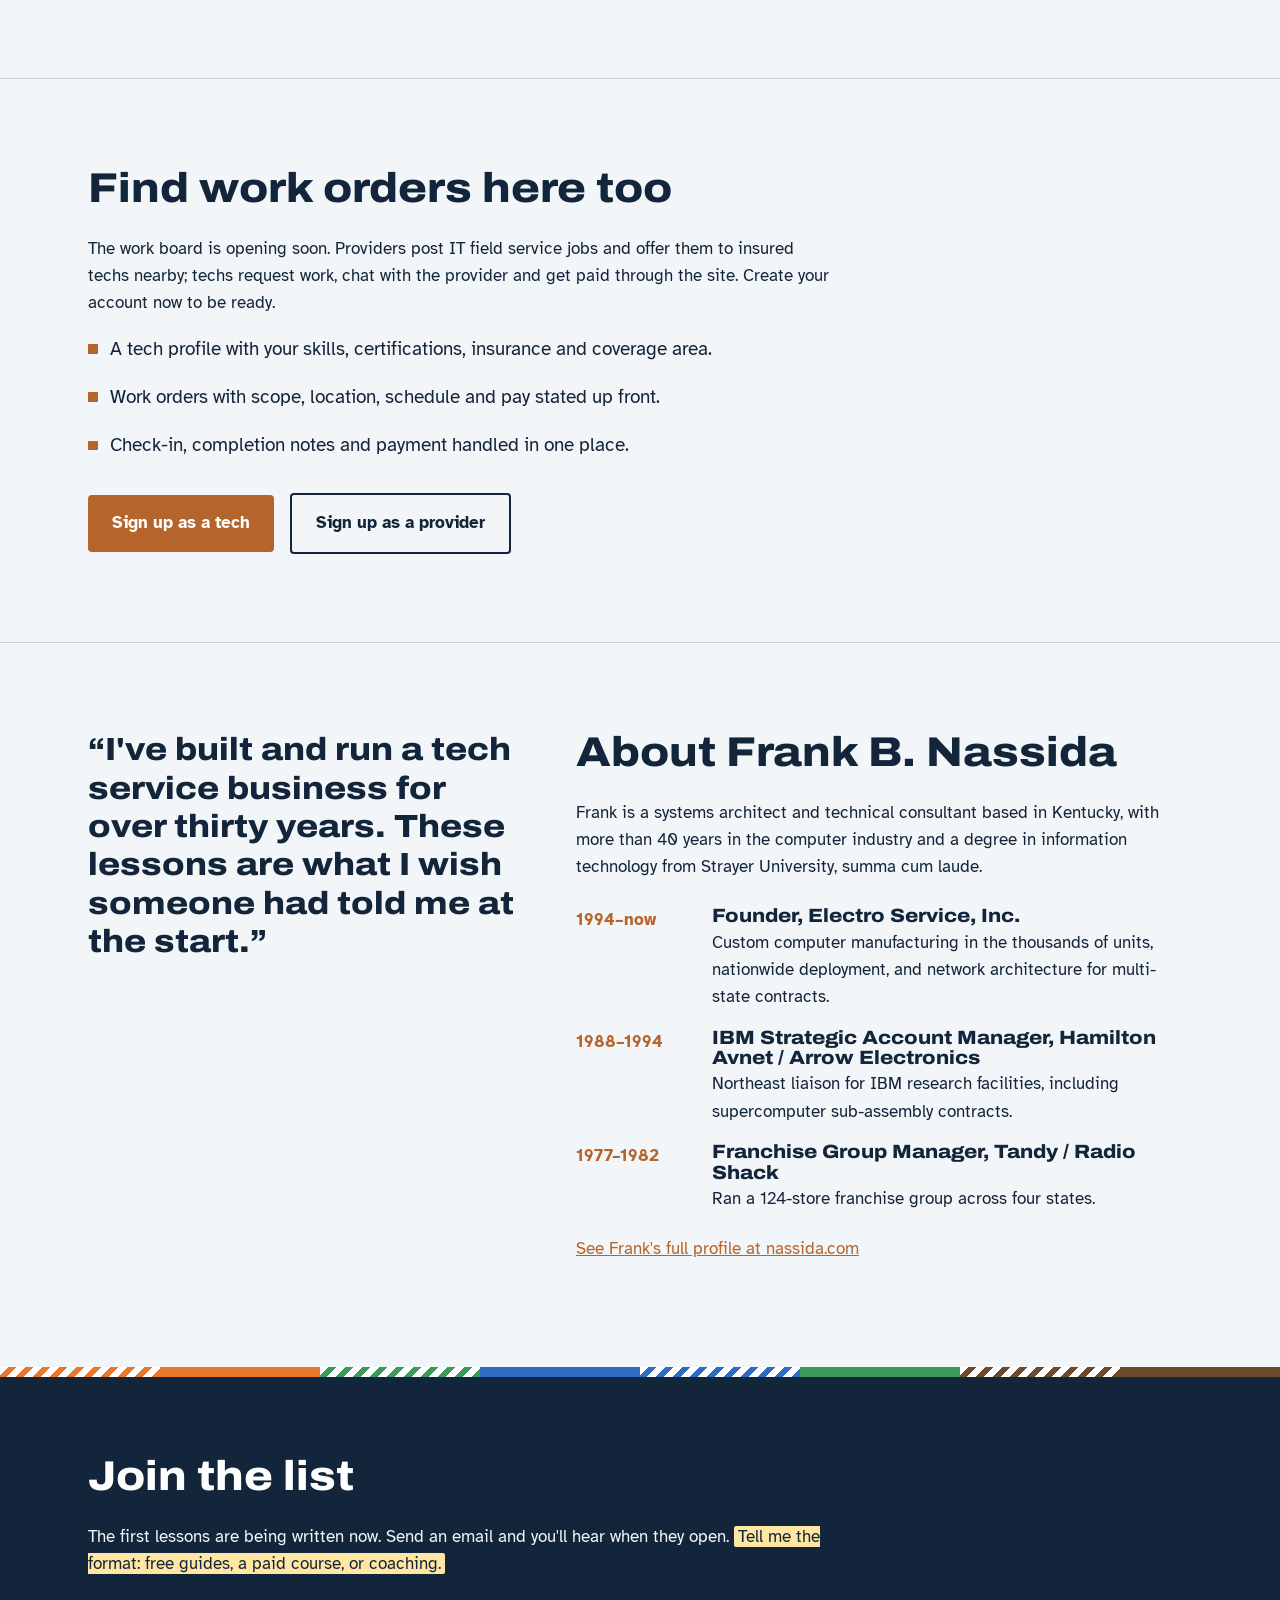
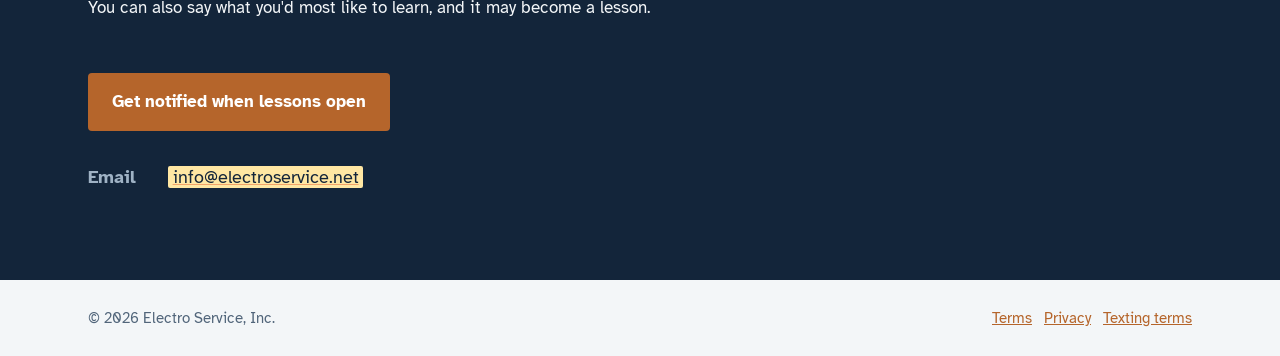
==== commit 8fd204c9: "Logo redrawn as sharp SVG in Handel Gothic Co-Authored-By: Claude Opus 5.5 <noreply@anthropic.com> C" ====
--- a/home.html
+++ b/home.html
@@ -120,14 +120,14 @@
     .contact dl{grid-template-columns:1fr;gap:.2rem}
     .contact dd{margin-bottom:.8rem}
   }
-  .brand img{display:block;height:47px;width:auto}
+  .brand img{display:block;height:2.9rem;width:auto}
 </style>
 </head>
 <body>
 
 <header>
   <div class="wrap">
-    <a class="brand" href="#top"><img src="/assets/logobig.gif" width="182" height="47" alt="Electro Service, home"></a>
+    <a class="brand" href="#top"><img src="/assets/logo.svg" width="182" height="47" alt="Electro Service, home"></a>
     <nav aria-label="Main">
       <a href="#learn">What you'll learn</a>
       <a href="#work">Find work</a>
